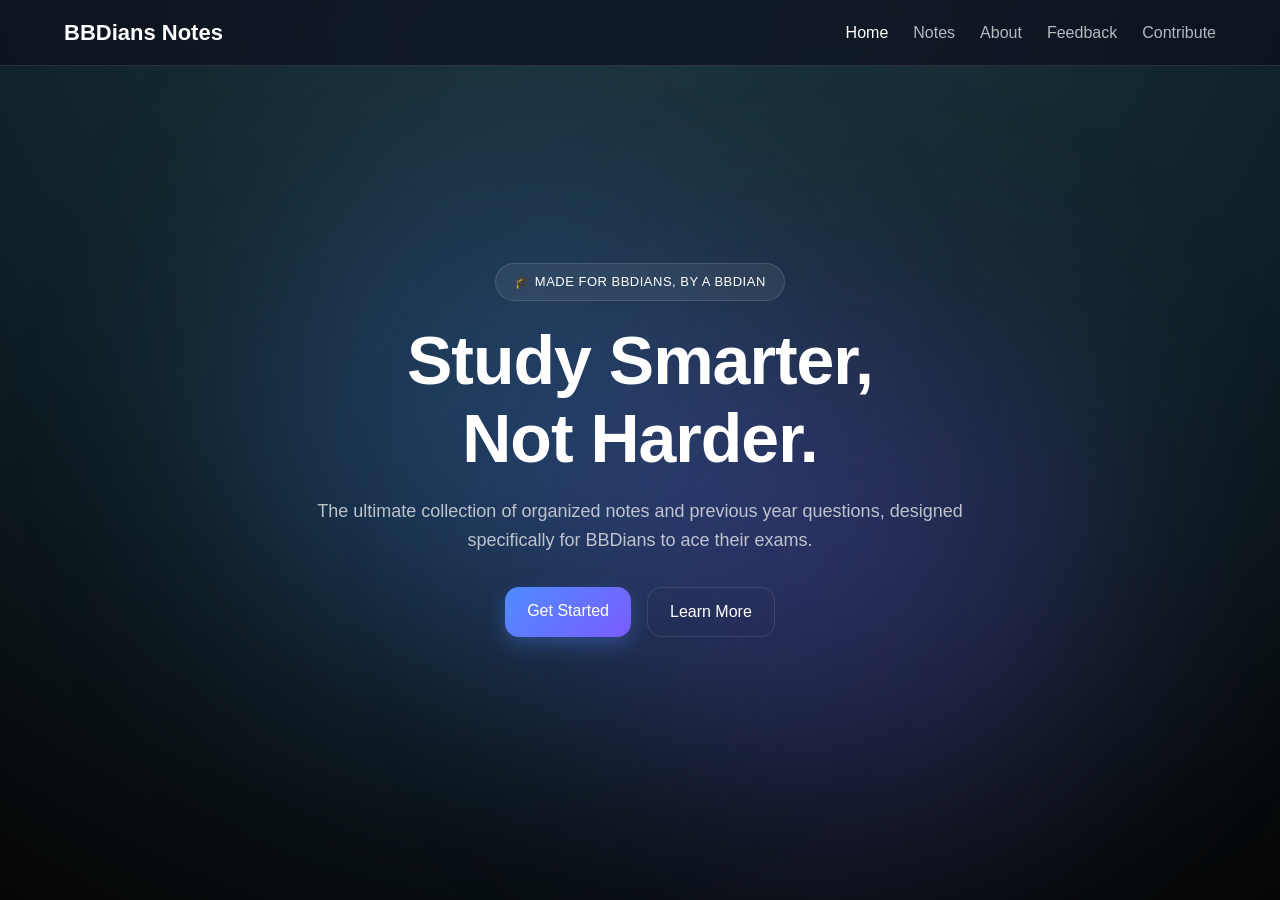
==== index.html @ afc9db7d "Tagline Updated" ====
<!DOCTYPE html>
<html lang="en">

<head>
    <meta charset="UTF-8">
    <meta name="viewport" content="width=device-width, initial-scale=1.0">
    <title>BBDians Notes | Your Academic Hub</title>

    <link rel="shortcut icon" href="assets/icon.png" type="image/x-icon">

    <link rel="stylesheet" href="css/style.css">
    <link rel="stylesheet" href="css/index.css">

</head>

<body>

    <header class="site-header">
        <div class="logo"><a href="index.html">BBDians Notes</a></div>
        <nav class="menu" id="menu">
            <a href="index.html" class="active">Home</a>
            <a href="notes.html">Notes</a>
            <a href="about.html">About</a>
            <a href="feedback.html">Feedback</a>
            <a href="contribute.html">Contribute</a>
        </nav>
        <button id="menuToggle" class="menu-toggle">☰</button>
    </header>

    <section class="hero">
        <div class="hero-content">
            <span class="hero-tag">🎓 MADE FOR BBDIANS, BY A BBDIAN</span>
            <h1>Study Smarter,<br>Not Harder.</h1>
            <p>The ultimate collection of organized notes and previous year questions, designed specifically for BBDians
                to ace their exams.</p>

            <div class="hero-buttons">
                <a href="notes.html" class="primary-btn">Get Started</a>
                <a href="about.html" class="secondary-btn">Learn More</a>
            </div>
        </div>
    </section>

    <div class="menu-overlay" id="menuOverlay"></div>

    <script src="js/script.js"></script>
</body>

</html>
---- css/style.css ----
* {
    margin: 0;
    padding: 0;
    box-sizing: border-box;
}

html,
body {
    width: 100%;
    min-height: 100dvh;
    overflow-x: hidden;
}

:root {
    --primary: #6366f1;
    --primary-gradient: linear-gradient(135deg, #4f8cff, #7a5cff);

    --bg-dark: #050505;
    --glass: rgba(255, 255, 255, 0.07);
    --glass-border: rgba(255, 255, 255, 0.12);

    --text-main: #ffffff;
    --text-dim: rgba(255, 255, 255, 0.7);

    --radius: 14px;
}

body {
    font-family: Inter, sans-serif;
    color: var(--text-main);
    background: radial-gradient(circle at 50% -20%, #203a43, #0f2027 60%, #050505);
    line-height: 1.5;
    display: flex;
    flex-direction: column;
}

.container {
    width: 90%;
    max-width: 1200px;
    margin: auto;
}

.site-header {
    position: fixed;
    top: 0;
    width: 100%;
    padding: 16px 5%;
    display: flex;
    justify-content: space-between;
    align-items: center;

    background: rgba(10, 10, 26, 0.6);
    backdrop-filter: blur(20px);
    border-bottom: 1px solid var(--glass-border);

    z-index: 1000;
}

.logo a {
    text-decoration: none;
    font-weight: 700;
    font-size: 22px;
    color: white;
}

.menu {
    display: flex;
    align-items: center;
}

.menu a {
    margin-left: 25px;
    text-decoration: none;
    color: var(--text-dim);
    transition: 0.2s ease;
}

.menu a:hover,
.menu a.active {
    color: white;
}

.primary-btn,
.secondary-btn {
    padding: 12px 22px;
    border-radius: var(--radius);
    text-decoration: none;
    font-weight: 500;
    transition: 0.3s ease;
}

.primary-btn {
    background: var(--primary-gradient);
    color: white;
    box-shadow: 0 8px 20px rgba(79, 140, 255, 0.3);
}

.primary-btn:hover {
    transform: translateY(-2px);
    box-shadow: 0 12px 30px rgba(79, 140, 255, 0.5);
}

.secondary-btn {
    border: 1px solid var(--glass-border);
    color: white;
    backdrop-filter: blur(10px);
}

.secondary-btn:hover {
    transform: translateY(-2px);
}

.notes-hero {
    padding: 140px 0 60px;
    text-align: center;
}

.menu-toggle {
    display: none;
    font-size: 26px;
    background: none;
    border: none;
    color: white;
    cursor: pointer;
    z-index: 1001;
}

@media (max-width: 768px) {

    .menu-toggle {
        display: block;
    }

    .menu {
        position: fixed;
        top: 0;
        right: -260px;
        width: 260px;
        height: 100vh;

        background: rgba(15, 23, 42, 0.95);
        backdrop-filter: blur(12px);

        display: flex;
        flex-direction: column;
        padding: 80px 20px;
        gap: 18px;

        transition: right 0.3s ease;
        z-index: 1000;
    }

    .menu.show {
        right: 0;
    }

    .menu a {
        margin: 0;
        font-size: 18px;
        padding: 10px 0;
        border-bottom: 1px solid rgba(255, 255, 255, 0.08);
    }
}

.menu-overlay {
    position: fixed;
    inset: 0;
    background: rgba(0, 0, 0, 0.5);
    backdrop-filter: blur(10px);

    opacity: 0;
    pointer-events: none;
    transition: 0.3s ease;

    z-index: 999;
}

.menu-overlay.active {
    opacity: 1;
    pointer-events: all;
}
---- css/index.css ----
.hero {
    min-height: 100dvh;
    display: flex;
    align-items: center;
    justify-content: center;
    text-align: center;
    padding: 0 5%;
    position: relative;
    overflow: hidden;
}

.hero::before,
.hero::after {
    content: "";
    position: absolute;
    width: 500px;
    height: 500px;
    border-radius: 50%;
    filter: blur(120px);
    z-index: 0;
}

.hero::before {
    background: rgba(79, 140, 255, 0.25);
    top: 20%;
    left: 20%;
}

.hero::after {
    background: rgba(122, 92, 255, 0.25);
    bottom: 10%;
    right: 15%;
}

.hero-content {
    position: relative;
    z-index: 1;
    max-width: 720px;
}

.hero-tag {
    display: inline-block;
    margin-bottom: 20px;
    background: var(--glass);
    padding: 8px 18px;
    border-radius: 50px;
    font-size: 13px;
    letter-spacing: 0.5px;
    backdrop-filter: blur(12px);
    border: 1px solid var(--glass-border);
}

.hero h1 {
    font-size: clamp(38px, 6vw, 68px);
    margin-bottom: 20px;
    line-height: 1.15;
    letter-spacing: -1px;
}

.hero p {
    font-size: 18px;
    margin-bottom: 32px;
    color: var(--text-dim);
    line-height: 1.6;
}

.hero-buttons {
    display: flex;
    gap: 16px;
    justify-content: center;
    flex-wrap: wrap;
}

.home-section {
    padding: 100px 5%;
    position: relative;
    background: radial-gradient(circle at 50% -10%,
                #203a43,
                #0f2027 60%,
                #050505 100%);
}

.section-title {
    text-align: center;
    margin-bottom: 50px;
    font-size: 30px;
    letter-spacing: -0.5px;
}

.home-grid {
    display: grid;
    grid-template-columns: repeat(auto-fit, minmax(260px, 1fr));
    gap: 26px;
}

.home-card {
    padding: 28px;
    border-radius: 20px;
    background: var(--glass);
    text-decoration: none;
    color: white;
    position: relative;
    overflow: hidden;
    backdrop-filter: blur(14px);
    border: 1px solid var(--glass-border);
    transition: all 0.35s ease;
}

.home-card::before {
    content: "";
    position: absolute;
    inset: 0;
    border-radius: 20px;
    padding: 1px;
    background: linear-gradient(120deg, transparent, rgba(255, 255, 255, 0.25), transparent);
    -webkit-mask:
        linear-gradient(#000 0 0) content-box,
        linear-gradient(#000 0 0);

    mask:
        linear-gradient(#000 0 0) content-box,
        linear-gradient(#000 0 0);

    -webkit-mask-composite: xor;
    mask-composite: exclude;
    pointer-events: none;
}

.home-card::after {
    content: "";
    position: absolute;
    width: 200px;
    height: 200px;
    background: radial-gradient(circle, rgba(99, 102, 241, 0.25), transparent 70%);
    top: 50%;
    left: 50%;
    transform: translate(-50%, -50%) scale(0);
    transition: 0.4s ease;
    filter: blur(60px);
}

.home-card:hover::after {
    transform: translate(-50%, -50%) scale(1.5);
}

.home-card .icon {
    font-size: 32px;
    margin-bottom: 14px;
}

.home-card h3 {
    margin-bottom: 10px;
    font-size: 20px;
}

.home-card p {
    color: var(--text-dim);
    font-size: 14px;
    line-height: 1.6;
}

.home-card:hover {
    transform: translateY(-10px) scale(1.02);
    box-shadow: 0 20px 50px rgba(0, 0, 0, 0.45);
}

@media (max-width: 768px) {
    .hero-buttons {
        display: flex;
        flex-direction: column;
        gap: 12px;
        width: 100%;
        max-width: 300px;
        margin: 0 auto;
    }

    .primary-btn,
    .secondary-btn {
        width: 100%;
        text-align: center;
        padding: 14px;
        display: block;
    }
}
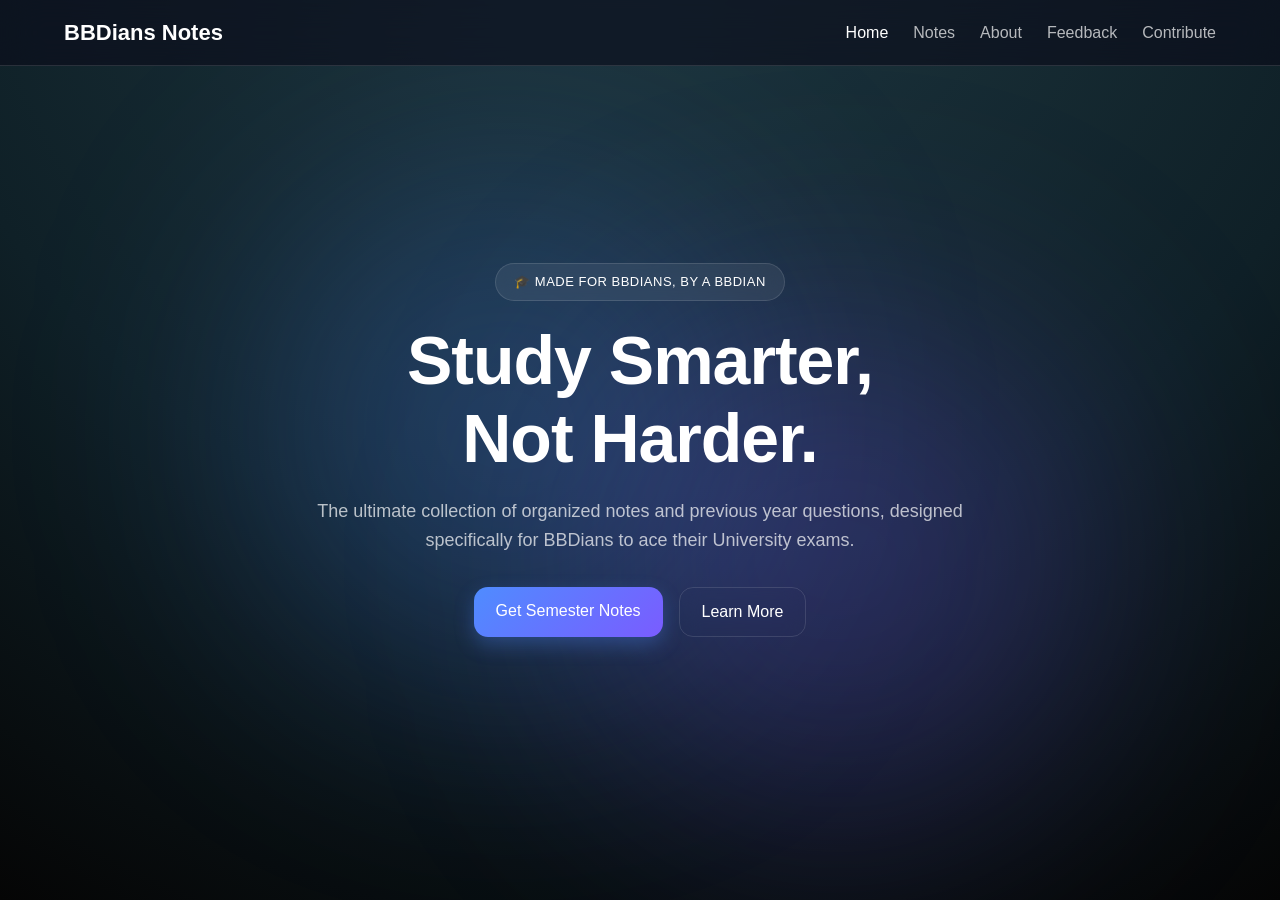
==== commit e568db46: "Better SEO" ====
--- a/index.html
+++ b/index.html
@@ -2,21 +2,53 @@
 <html lang="en">
 
 <head>
+    <script async src="https://www.googletagmanager.com/gtag/js?id=G-Z1J099MRKG"></script>
+    <script>
+        window.dataLayer = window.dataLayer || [];
+        function gtag() { dataLayer.push(arguments); }
+        gtag('js', new Date());
+        gtag('config', 'G-Z1J099MRKG');
+    </script>
+
     <meta charset="UTF-8">
     <meta name="viewport" content="width=device-width, initial-scale=1.0">
-    <title>BBDians Notes | Your Academic Hub</title>
 
-    <link rel="shortcut icon" href="assets/icon.png" type="image/x-icon">
+    <title>BBDians Notes | BBD University Lucknow Study Material & PYQs</title>
+    <meta name="description"
+        content="Download free BBD University notes, previous year question papers (PYQ), and study material. Tailormade for BBDIANS to ace exams.">
+    <meta name="keywords"
+        content="BBD University Notes, BBDU Notes, BBDU Lucknow PYQ, Engineering Notes BBD, BBDIANS Academic Hub">
+    <link rel="canonical" href="https://bbdiansnotes.in/">
+
+    <link rel="icon" href="https://bbdiansnotes.in/assets/icon.png" type="image/png" sizes="32x32">
+    <link rel="apple-touch-icon" href="https://bbdiansnotes.in/assets/icon.png">
+
+    <script type="application/ld+json">
+    {
+      "@context": "https://schema.org",
+      "@type": "EducationalOrganization",
+      "name": "BBDians Notes",
+      "url": "https://bbdiansnotes.in",
+      "logo": "https://bbdiansnotes.in/assets/icon.png",
+      "description": "The ultimate collection of organized notes and previous year questions for BBD University students.",
+      "address": {
+        "@type": "PostalAddress",
+        "addressLocality": "Lucknow",
+        "addressCountry": "IN"
+      }
+    }
+    </script>
 
     <link rel="stylesheet" href="css/style.css">
     <link rel="stylesheet" href="css/index.css">
-
 </head>
 
 <body>
 
     <header class="site-header">
-        <div class="logo"><a href="index.html">BBDians Notes</a></div>
+        <div class="logo">
+            <a href="index.html" title="BBDians Notes Home">BBDians Notes</a>
+        </div>
         <nav class="menu" id="menu">
             <a href="index.html" class="active">Home</a>
             <a href="notes.html">Notes</a>
@@ -24,26 +56,27 @@
             <a href="feedback.html">Feedback</a>
             <a href="contribute.html">Contribute</a>
         </nav>
-        <button id="menuToggle" class="menu-toggle">☰</button>
+        <button id="menuToggle" class="menu-toggle" aria-label="Toggle Menu">☰</button>
     </header>
 
-    <section class="hero">
-        <div class="hero-content">
-            <span class="hero-tag">🎓 MADE FOR BBDIANS, BY A BBDIAN</span>
-            <h1>Study Smarter,<br>Not Harder.</h1>
-            <p>The ultimate collection of organized notes and previous year questions, designed specifically for BBDians
-                to ace their exams.</p>
+    <main>
+        <section class="hero">
+            <div class="hero-content">
+                <span class="hero-tag">🎓 MADE FOR BBDIANS, BY A BBDIAN</span>
+                <h1>Study Smarter,<br>Not Harder.</h1>
+                <p>The ultimate collection of organized notes and previous year questions, designed specifically for BBDians to ace their University exams.</p>
 
-            <div class="hero-buttons">
-                <a href="notes.html" class="primary-btn">Get Started</a>
-                <a href="about.html" class="secondary-btn">Learn More</a>
+                <div class="hero-buttons">
+                    <a href="notes.html" class="primary-btn">Get Semester Notes</a>
+                    <a href="about.html" class="secondary-btn">Learn More</a>
+                </div>
             </div>
-        </div>
-    </section>
+        </section>
+    </main>
 
     <div class="menu-overlay" id="menuOverlay"></div>
 
     <script src="js/script.js"></script>
 </body>
 
-</html>
+</html>
--- a/css/style.css
+++ b/css/style.css
@@ -125,6 +125,15 @@
     z-index: 1001;
 }
 
+.site-footer {
+    text-align: center;
+    padding: 30px 5%;
+    border-top: 1px solid var(--glass-border);
+    color: var(--text-dim);
+    font-size: 0.85rem;
+    font-weight: 700;
+}
+
 @media (max-width: 768px) {
 
     .menu-toggle {
